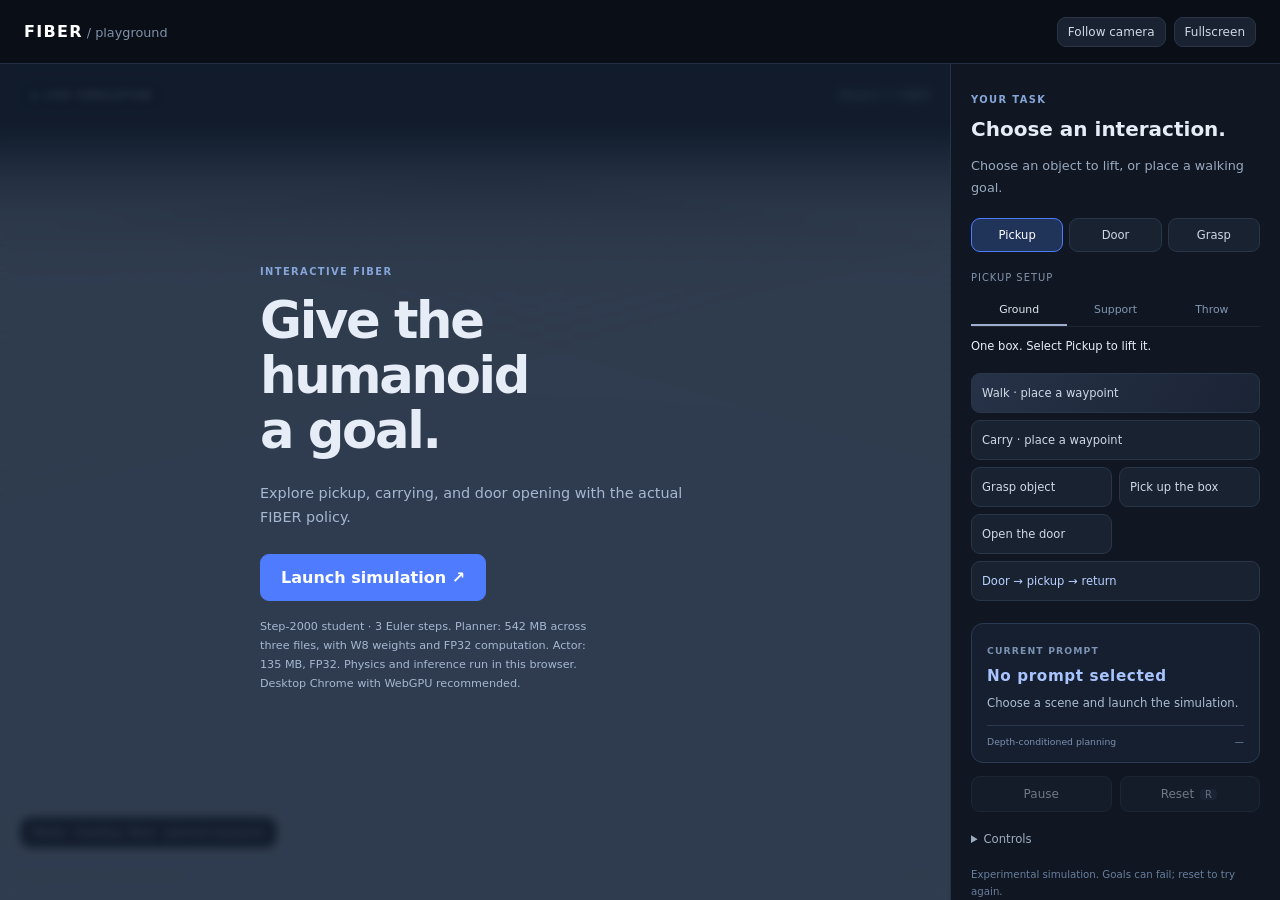
==== playground/index.html @ 74097b35 "Add FIBER interactive sim and pipeline overview" ====
<!doctype html>
<html lang="en">
  <head>
    <meta charset="utf-8" />
    <meta name="viewport" content="width=device-width,initial-scale=1" />
    <title>FIBER · Interactive playground</title>
    <link rel="stylesheet" href="player.css" />
    <script type="importmap">
      { "imports": { "three": "./vendor/three.module.js" } }
    </script>
    <script
      type="module"
      src="player.js?v=20260929-student-1hz-threads-door-align"
    ></script>
  </head>
  <body>
    <header>
      <a href="../#interactive" class="brand"
        >FIBER<span> / playground</span></a
      >
      <div class="header-actions">
        <button id="follow" aria-pressed="false">Follow camera</button
        ><button id="fullscreen">Fullscreen</button>
      </div>
    </header>
    <main>
      <section
        class="viewport"
        id="viewport"
        aria-label="Interactive MuJoCo scene"
      >
        <canvas
          id="scene"
          aria-label="Drag to orbit; click the box, then the floor to choose its destination"
        ></canvas>
        <div class="scene-top">
          <span class="live-pill"><i></i> LIVE SIMULATION</span
          ><span id="runtime">MuJoCo + FIBER</span>
        </div>
        <div class="yaw-readout" id="yaw-readout">
          White · heading / Blue · planned waypoint
        </div>
        <div class="fpv-label">FPV · egocentric</div>
        <div class="scene-bottom">
          <span id="scene-hint">Drag to orbit · scroll to zoom</span
          ><span id="sim-time">0.0 s</span>
        </div>
        <div class="loading" id="loading">
          <div class="loading-card">
            <span class="eyebrow">INTERACTIVE FIBER</span>
            <h1>Give the humanoid<br />a goal.</h1>
            <p>
              Explore pickup, carrying, and door opening with the actual FIBER
              policy.
            </p>
            <button id="launch" class="primary">Launch simulation ↗</button>
            <p class="load-note" id="load-note">
              Step-2000 student · 3 Euler steps. Planner: 542 MB across three
              files, with W8 weights and FP32 computation. Actor: 135 MB, FP32.
              Physics and inference run in this browser. Desktop Chrome with
              WebGPU recommended.
            </p>
            <progress id="progress" max="1" value="0" hidden></progress>
          </div>
        </div>
      </section>
      <aside class="controls">
        <span class="eyebrow">YOUR TASK</span>
        <h2>Choose an interaction.</h2>
        <p class="intro">Choose an object to lift, or place a walking goal.</p>
        <div class="scene-switch" aria-label="Scene">
          <button data-scene="pickup" class="active">Pickup</button
          ><button data-scene="door">Door</button
          ><button data-scene="grasp">Grasp</button>
        </div>
        <section id="pickup-settings" class="setup-card">
          <label for="pickup-layout">Pickup setup</label>
          <select id="pickup-layout" hidden>
            <option value="ground">Ground</option>
            <option value="support">Support</option>
            <option value="throw">Throw</option>
          </select>
          <div class="layout-options" aria-label="Box mode">
            <button data-layout="ground" class="active" aria-pressed="true">
              Ground
            </button>
            <button data-layout="support" aria-pressed="false">Support</button>
            <button data-layout="throw" aria-pressed="false">Throw</button>
          </div>
          <p id="box-mode-description">
            One box. Select Pickup to lift it.
          </p>
          <div id="box-targets" class="box-targets" hidden></div>
        </section>
        <section id="object-settings" class="setup-card" hidden>
          <label>Grasp target</label>
          <div id="grasp-targets" class="box-targets"></div>
        </section>
        <div class="task-actions">
          <button data-task="walk">Walk · place a waypoint</button
          ><button data-task="carry" title="Place a carrying waypoint">
            Carry · place a waypoint</button
          ><button data-task="grasp">Grasp object</button
          ><button data-task="pickup">Pick up the box</button
          ><button data-task="door">Open the door</button
          ><button data-task="chain" class="chain-action">
            Door → pickup → return
          </button>
        </div>
        <section
          hidden
          class="waypoint-editor"
          aria-label="Live waypoint controls"
        >
          <div class="editor-heading">
            <strong>Live waypoint</strong
            ><span id="waypoint-mode">Select Walk to place a goal</span>
          </div>
          <div class="coordinate-inputs">
            <label
              >X · m<input
                id="waypoint-x"
                type="number"
                step="0.05"
                value="0"
                disabled /></label
            ><label
              >Y · m<input
                id="waypoint-y"
                type="number"
                step="0.05"
                value="0"
                disabled
            /></label>
          </div>
          <label for="waypoint-height"
            >Body height
            <output id="waypoint-height-value">0.75 m</output></label
          >
          <input
            id="waypoint-height"
            type="range"
            min="0.4"
            max="1"
            step="0.01"
            value="0.75"
            disabled
          />
          <label for="waypoint-yaw"
            >Heading <output id="waypoint-yaw-value">0°</output></label
          ><input
            id="waypoint-yaw"
            type="range"
            min="-180"
            max="180"
            step="1"
            value="0"
            disabled
          />
          <label for="yaw-rate"
            >Yaw rate <output id="yaw-rate-value">1.8 rad/s</output></label
          ><input
            id="yaw-rate"
            type="range"
            min="0.9"
            max="3"
            step="0.1"
            value="1.8"
          />
          <p>
            Walk: left-click to place, drag to face. Adjust these controls while
            moving, including body height. Right-drag to orbit.
          </p>
        </section>
        <div class="status-card" aria-live="polite">
          <span class="status-label">CURRENT PROMPT</span
          ><strong id="skill">No prompt selected</strong>
          <p id="status">Choose a scene and launch the simulation.</p>
          <div class="status-details">
            <span id="planning">Depth-conditioned planning</span
            ><span id="speed">—</span>
          </div>
        </div>
        <div class="transport">
          <button id="pause" disabled>Pause</button
          ><button id="reset" disabled>Reset <kbd>R</kbd></button>
        </div>
        <details class="help">
          <summary>Controls</summary>
          <p>
            <kbd>W</kbd><kbd>S</kbd> Forward / back<br /><kbd>A</kbd
            ><kbd>D</kbd> Adjust waypoint<br /><kbd>Q</kbd><kbd>E</kbd> Turn ·
            hold for continuous yaw<br /><kbd>R</kbd> Reset<br />White arrow ·
            current heading<br />Blue arrows · conditioned yaw at 0.5 / 1.0 s<br />Walk:
            left-click + drag · goal and heading<br />Right-drag · orbit
            camera<br />Scroll · zoom<br />Select an object · choose Pickup or
            Grasp<br />Walk while holding · carry to a goal
          </p>
          <button id="save-run-report" disabled>Save run report</button>
        </details>
        <p class="footnote">
          Experimental simulation. Goals can fail; reset to try again.
        </p>
      </aside>
    </main>
  </body>
</html>
---- playground/player.css ----
:root {
  color-scheme: dark;
  font-family:
    Inter,
    system-ui,
    -apple-system,
    BlinkMacSystemFont,
    "Segoe UI",
    sans-serif;
  color: #e7edf7;
  background: #0a0f17;
  font-synthesis: none;
}
* {
  box-sizing: border-box;
}
body {
  margin: 0;
}
button,
a {
  -webkit-tap-highlight-color: transparent;
}
button {
  font: inherit;
  cursor: pointer;
  color: #ced8e7;
  background: #182231;
  border: 1px solid #2a3648;
  border-radius: 9px;
  padding: 10px 14px;
  transition:
    background 0.15s,
    border-color 0.15s;
}
button:hover {
  background: #23314a;
  border-color: #5a7ba8;
}
button:focus-visible,
a:focus-visible,
summary:focus-visible {
  outline: 2px solid #83a7ff;
  outline-offset: 3px;
}
button:disabled {
  cursor: wait;
  opacity: 0.5;
}
.primary {
  background: #4f7cff;
  color: #fff;
  border-color: #4f7cff;
  font-weight: 700;
}
header {
  height: 64px;
  display: flex;
  justify-content: space-between;
  align-items: center;
  padding: 0 24px;
  border-bottom: 1px solid #222d3f;
}
.brand {
  color: #fff;
  text-decoration: none;
  font-weight: 800;
  letter-spacing: 0.08em;
}
.brand span {
  font-size: 0.8rem;
  letter-spacing: 0;
  font-weight: 400;
  color: #7f90a8;
}
.header-actions {
  display: flex;
  gap: 8px;
}
.header-actions button {
  font-size: 0.75rem;
  padding: 7px 10px;
}
main {
  display: grid;
  grid-template-columns: minmax(0, 1fr) 300px;
  height: calc(100vh - 64px);
  min-height: 620px;
}
.viewport {
  position: relative;
  overflow: hidden;
  background: radial-gradient(ellipse at 55% 30%, #25364b, #121b28 65%);
}
#scene {
  width: 100%;
  height: 100%;
  display: block;
  touch-action: none;
}
.scene-top,
.scene-bottom {
  position: absolute;
  left: 20px;
  right: 20px;
  display: flex;
  align-items: center;
  justify-content: space-between;
  pointer-events: none;
  font-size: 0.7rem;
  color: #a9b9cf;
}
.scene-top {
  top: 18px;
}
.scene-bottom {
  bottom: 18px;
}
.live-pill {
  display: flex;
  align-items: center;
  gap: 7px;
  background: #0a1424c7;
  border: 1px solid #3b4d6566;
  padding: 7px 10px;
  border-radius: 20px;
  font-size: 0.6rem;
  font-weight: 700;
  letter-spacing: 0.1em;
}
.live-pill i {
  width: 6px;
  height: 6px;
  background: #6bd4ae;
  border-radius: 100%;
}
.fpv-label {
  position: absolute;
  right: 26px;
  top: 66px;
  font-size: 0.6rem;
  padding: 5px 8px;
  background: #09121ace;
  border-radius: 5px;
  pointer-events: none;
  z-index: 2;
  display: none;
}
.controls {
  padding: 25px 22px;
  background: #0e1520;
  border-left: 1px solid #263245;
  overflow: auto;
}
.eyebrow {
  font-size: 0.62rem;
  color: #86a5d9;
  font-weight: 800;
  letter-spacing: 0.14em;
}
.controls h2 {
  font-size: 1.25rem;
  line-height: 1.3;
  margin: 9px 0;
}
.intro {
  font-size: 0.8rem;
  line-height: 1.7;
  color: #99a9bf;
  margin-bottom: 20px;
}
.scene-switch {
  display: flex;
  gap: 6px;
  margin-bottom: 15px;
}
.scene-switch button {
  flex: 1;
  font-size: 0.72rem;
  padding: 9px 5px;
}
.scene-switch button.active {
  background: #20345a;
  border-color: #4f7cff;
  color: #fff;
}
.task-actions {
  display: grid;
  grid-template-columns: 1fr 1fr;
  gap: 7px;
}
.task-actions button {
  font-size: 0.72rem;
  text-align: left;
  line-height: 1.4;
  padding: 11px 10px;
}
.chain-action {
  grid-column: 1/-1;
  color: #b9d0ff;
}
.status-card {
  background: #151f2f;
  border: 1px solid #2a3a53;
  border-radius: 12px;
  padding: 15px;
  margin: 22px 0 13px;
}
.status-label {
  font-size: 0.58rem;
  font-weight: 800;
  letter-spacing: 0.12em;
  color: #7c92b3;
}
.status-card strong {
  display: block;
  color: #a9c3ff;
  font-size: 0.95rem;
  margin: 9px 0;
  letter-spacing: 0.04em;
}
.status-card p {
  font-size: 0.73rem;
  line-height: 1.6;
  color: #acbdd4;
  margin: 0;
}
.status-details {
  display: flex;
  justify-content: space-between;
  gap: 10px;
  border-top: 1px solid #2a3a53;
  padding-top: 10px;
  margin-top: 12px;
  font-size: 0.58rem;
  color: #7b91b0;
}
.transport {
  display: flex;
  gap: 8px;
}
.transport button {
  flex: 1;
  font-size: 0.75rem;
}
.help {
  font-size: 0.73rem;
  color: #9cacc1;
  margin: 20px 0;
}
.help summary {
  cursor: pointer;
}
.help p {
  line-height: 2.3;
}
kbd {
  display: inline-block;
  font-family: inherit;
  font-size: 0.62rem;
  background: #223047;
  border-radius: 4px;
  padding: 0 5px;
  margin: 0 2px;
  color: #b2c1d6;
}
.footnote {
  font-size: 0.64rem;
  color: #687e9d;
  line-height: 1.7;
}
.loading {
  position: absolute;
  inset: 0;
  display: grid;
  place-items: center;
  background: #101a2bc9;
  backdrop-filter: blur(4px);
  z-index: 3;
}
.loading[hidden] {
  display: none;
}
.loading-card {
  max-width: 430px;
  margin: 24px;
  text-align: left;
}
.loading h1 {
  font-size: clamp(2rem, 4vw, 3.4rem);
  line-height: 1.08;
  letter-spacing: -0.045em;
  margin: 14px 0 22px;
}
.loading p {
  color: #a6b7d1;
  line-height: 1.7;
  font-size: 0.9rem;
}
.loading .primary {
  margin-top: 10px;
  padding: 13px 20px;
}
.loading .load-note {
  font-size: 0.7rem;
  max-width: 350px;
  margin-top: 16px;
}
progress {
  width: 100%;
  height: 6px;
  accent-color: #4f7cff;
}
.loading-card.is-error h1 {
  font-size: 2rem;
}
.loading-card.is-error .load-note {
  color: #ffb7ad;
}
.task-actions button.active {
  border-color: #4f7cff;
  background: #213456;
}
.task-actions button:disabled {
  opacity: 0.45;
}
@media (max-width: 850px) {
  main {
    grid-template-columns: 1fr;
    height: auto;
    min-height: 0;
  }
  .viewport {
    height: 65vh;
    min-height: 400px;
  }
  .controls {
    border-left: 0;
    border-top: 1px solid #263245;
  }
  .task-actions {
    grid-template-columns: repeat(4, 1fr);
  }
  .chain-action {
    grid-column: 1/-1;
  }
  .controls .status-card {
    margin-top: 16px;
  }
  header {
    padding: 0 14px;
  }
}
@media (max-width: 500px) {
  .header-actions button {
    font-size: 0.62rem;
  }
  .task-actions {
    grid-template-columns: 1fr 1fr;
  }
  .viewport {
    min-height: 360px;
  }
  .loading h1 {
    font-size: 2.4rem;
  }
}

.yaw-readout {
  position: absolute;
  left: 20px;
  bottom: 52px;
  padding: 8px 12px;
  border-radius: 8px;
  background: rgba(9, 17, 29, 0.85);
  color: white;
  font-size: 12px;
  pointer-events: none;
}

.setup-card,
.waypoint-editor {
  border: 1px solid #2b3c54;
  border-radius: 10px;
  padding: 12px;
  margin: 14px 0;
  font-size: 0.72rem;
}
.setup-card label,
.waypoint-editor label {
  display: block;
  color: #b4c3d8;
  margin-bottom: 6px;
}
.setup-card select,
.coordinate-inputs input {
  color: white;
  background: #162234;
  border: 1px solid #3b5070;
  border-radius: 6px;
  width: 100%;
  padding: 8px;
  font: inherit;
}
.box-targets {
  display: flex;
  flex-wrap: wrap;
  gap: 5px;
  margin-top: 9px;
}
.box-targets button {
  font-size: 0.65rem;
  padding: 7px;
  flex: 1;
}
.box-targets button.active,
[data-task="walk"].active {
  border-color: #72a1ff;
  background: #263e68;
}
.editor-heading {
  display: flex;
  flex-direction: column;
  gap: 5px;
  margin-bottom: 10px;
}
.editor-heading span,
.waypoint-editor p {
  color: #91a8c6;
  font-size: 0.66rem;
  line-height: 1.6;
}
.coordinate-inputs {
  display: grid;
  grid-template-columns: 1fr 1fr;
  gap: 8px;
}
.waypoint-editor input[type="range"] {
  width: 100%;
  accent-color: #74a6ff;
  margin: 0 0 10px;
}
.waypoint-editor output {
  float: right;
  color: white;
}

[hidden] {
  display: none !important;
}
main {
  grid-template-columns: minmax(0, 1fr) 330px;
}
[data-task="walk"] {
  grid-column: 1 / -1;
  text-align: left;
  background: linear-gradient(120deg, #263247, #1b2435);
}
.controls {
  background: #101722;
  padding: 24px 20px;
}
.setup-card,
.waypoint-editor {
  background: #131d2b;
  border-color: #2a3547;
  border-radius: 12px;
}
.box-targets button.active,
[data-task="walk"].active {
  border-color: #a89dcc;
  background: #302e47;
}
.waypoint-editor input[type="range"] {
  accent-color: #b6acdd;
}
.yaw-readout {
  border: 1px solid #ffffff12;
  color: #c8d4e6;
  border-radius: 12px;
  backdrop-filter: blur(12px);
  font-size: 11px;
}
@media (max-width: 850px) {
  main {
    grid-template-columns: 1fr;
  }
}

[data-task="carry"] {
  grid-column: 1 / -1;
  text-align: left;
}
[data-task="carry"].active {
  border-color: #a89dcc;
  background: #302e47;
}
[data-task="carry"]:disabled {
  cursor: default;
}

/* Object choices use quiet illustrated tiles, sharing one selected indicator. */
.setup-card {
  border: 0;
  padding: 0;
  background: transparent;
  margin: 20px 0;
}
.setup-card > label {
  font-size: 0.62rem;
  letter-spacing: 0.1em;
  text-transform: uppercase;
  color: #8294ac;
  margin-bottom: 12px;
}
.box-targets {
  display: grid;
  grid-template-columns: repeat(3, minmax(0, 1fr));
  gap: 6px;
  margin-top: 12px;
}
.box-targets button {
  position: relative;
  display: flex;
  flex-direction: column;
  align-items: center;
  gap: 3px;
  padding: 10px 3px 12px;
  border: 1px solid transparent;
  border-radius: 10px;
  background: #ffffff03;
  min-width: 0;
}
.box-targets button:hover {
  background: #ffffff08;
  border-color: transparent;
}
.box-targets button.active {
  background: #ffffff07;
  border-color: transparent;
}
.box-targets button.active::after {
  content: "";
  position: absolute;
  height: 2px;
  left: 20%;
  right: 20%;
  bottom: 0;
  background: #b6acdd;
  border-radius: 2px;
}
.box-targets svg {
  width: 28px;
  height: 39px;
  margin-bottom: 3px;
  filter: drop-shadow(0 4px 4px #0004);
}
.object-name {
  color: #d7dfea;
  font-size: 0.69rem;
  font-weight: 550;
}
.object-surface {
  color: #7e91aa;
  font-size: 0.59rem;
}
.layout-options {
  display: flex;
  border-bottom: 1px solid #ffffff10;
}
.layout-options button {
  flex: 1;
  border: 0;
  border-radius: 0;
  background: transparent;
  font-size: 0.68rem;
  padding: 8px 4px 10px;
  color: #8397b2;
}
.layout-options button:hover {
  color: white;
}
.layout-options button.active {
  color: #e1e6ee;
  box-shadow: inset 0 -2px #9faed0;
}
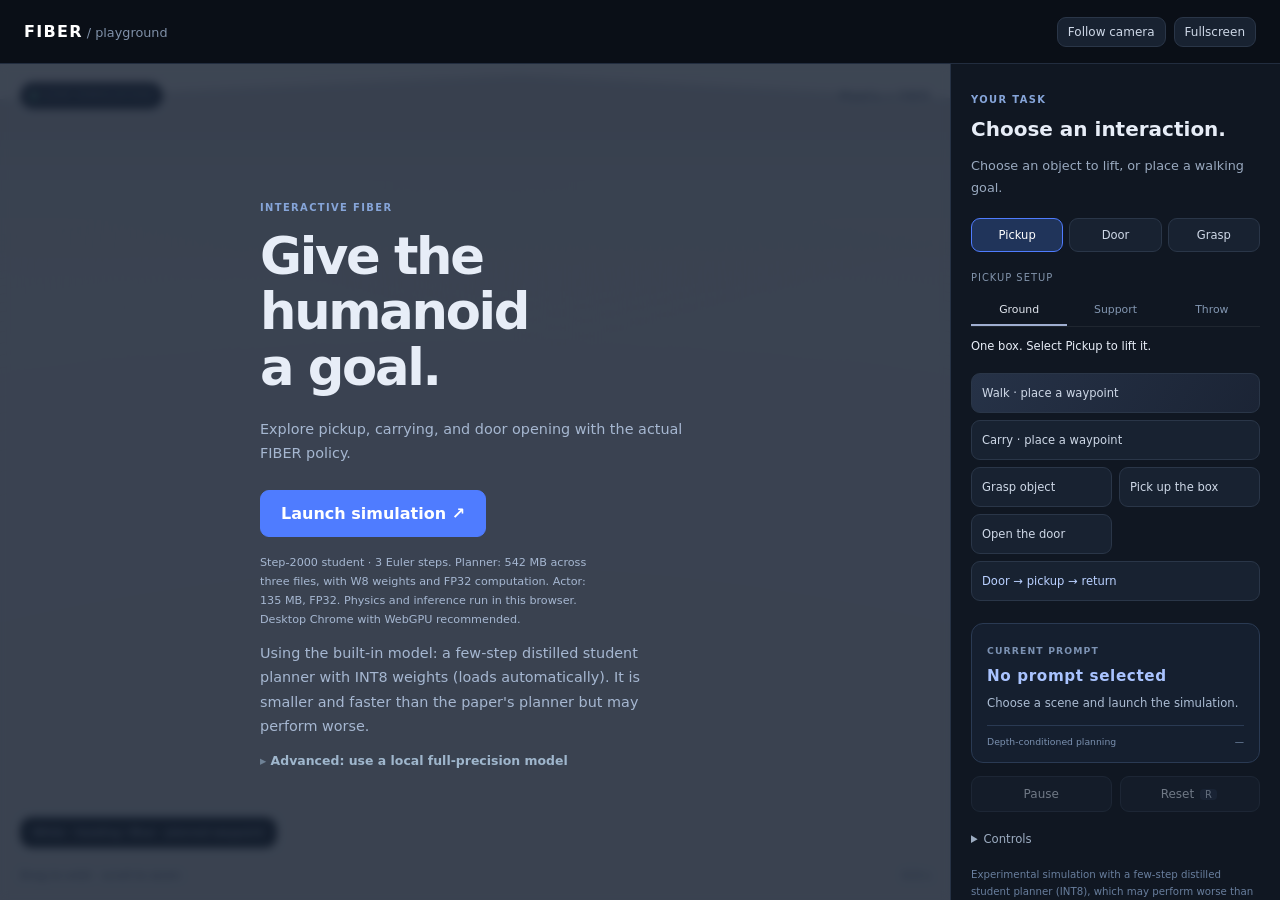
==== commit 841d4e18: "Publish FIBER website, paper, videos and distilled browser demo" ====
--- a/playground/index.html
+++ b/playground/index.html
@@ -4,13 +4,13 @@
     <meta charset="utf-8" />
     <meta name="viewport" content="width=device-width,initial-scale=1" />
     <title>FIBER · Interactive playground</title>
-    <link rel="stylesheet" href="player.css" />
+    <link rel="stylesheet" href="player.css?v=20261007-studio-palette" />
     <script type="importmap">
       { "imports": { "three": "./vendor/three.module.js" } }
     </script>
     <script
       type="module"
-      src="player.js?v=20260929-student-1hz-threads-door-align"
+      src="player.js?v=20261007-studio-palette"
     ></script>
   </head>
   <body>
@@ -19,7 +19,7 @@
         >FIBER<span> / playground</span></a
       >
       <div class="header-actions">
-        <button id="follow" aria-pressed="false">Follow camera</button
+        <button id="follow" aria-pressed="true">Follow camera</button
         ><button id="fullscreen">Fullscreen</button>
       </div>
     </header>
@@ -61,6 +61,28 @@
               WebGPU recommended.
             </p>
             <progress id="progress" max="1" value="0" hidden></progress>
+            <p class="load-default-note" id="model-choice">
+              Using the built-in model: a few-step distilled student planner with INT8 weights (loads automatically). It is smaller and faster than the paper's planner but may perform worse.
+            </p>
+            <details id="local-model" class="local-model">
+              <summary>Advanced: use a local full-precision model</summary>
+              <p class="local-model-hint">
+                The playground runs the built-in quantized model by default.
+                Optionally point this at an exported model folder containing the
+                <code>planner.condition</code>, <code>planner.time</code> and
+                <code>planner.step.gpu</code> ONNX files plus
+                <code>planner_meta.json</code>, then click <b>Apply</b> to switch.
+                Files are read locally in your browser and never uploaded. For the
+                full-precision teacher, also open this page with
+                <code>?planner=teacher</code> (8 Euler steps).
+              </p>
+              <input type="file" id="local-model-input" webkitdirectory directory multiple />
+              <div class="local-model-actions">
+                <button type="button" id="local-model-apply" disabled>Apply local model</button>
+                <button type="button" id="local-model-clear" hidden>Use default</button>
+              </div>
+              <span id="local-model-status"></span>
+            </details>
           </div>
         </div>
       </section>
@@ -199,7 +221,9 @@
           <button id="save-run-report" disabled>Save run report</button>
         </details>
         <p class="footnote">
-          Experimental simulation. Goals can fail; reset to try again.
+          Experimental simulation with a few-step distilled student planner
+          (INT8), which may perform worse than the paper's planner. Goals can
+          fail; reset to try again.
         </p>
       </aside>
     </main>
--- a/playground/player.css
+++ b/playground/player.css
@@ -90,7 +90,7 @@
 .viewport {
   position: relative;
   overflow: hidden;
-  background: radial-gradient(ellipse at 55% 30%, #25364b, #121b28 65%);
+  background: #e8e9ec;
 }
 #scene {
   width: 100%;
@@ -108,7 +108,7 @@
   justify-content: space-between;
   pointer-events: none;
   font-size: 0.7rem;
-  color: #a9b9cf;
+  color: #5d6c82;
 }
 .scene-top {
   top: 18px;
@@ -584,3 +584,26 @@
   color: #e1e6ee;
   box-shadow: inset 0 -2px #9faed0;
 }
+
+/* Optional local full-precision model picker (in the launch card). */
+.local-model { margin-top: .9rem; text-align: left; }
+.local-model summary { cursor: pointer; color: #9fb6cc; font-weight: 600; font-size: .78rem; list-style: none; }
+.local-model summary::-webkit-details-marker { display: none; }
+.local-model summary::before { content: "▸ "; color: #6f8296; }
+.local-model[open] summary::before { content: "▾ "; }
+.local-model-hint { color: #90a3b7; font-size: .72rem; line-height: 1.55; margin: .45rem 0 .55rem; }
+.local-model-hint code { background: rgba(255,255,255,.09); padding: 0 .3em; border-radius: 3px; font-size: .95em; }
+.local-model input[type="file"] { font-size: .72rem; color: #cdd8e4; max-width: 100%; }
+#local-model-status { display: block; margin-top: .45rem; font-size: .72rem; color: #62d6b4; line-height: 1.5; }
+
+.load-default-note { color: #7f93a8; font-size: .74rem; margin: .5rem 0 0; }
+.local-model-actions { display: flex; gap: .5rem; margin-top: .5rem; flex-wrap: wrap; }
+.local-model-actions button {
+  font: inherit; font-size: .74rem; font-weight: 600; padding: .35rem .7rem;
+  border-radius: 7px; border: 1px solid rgba(255,255,255,.18);
+  background: rgba(255,255,255,.06); color: #cdd8e4; cursor: pointer;
+}
+.local-model-actions button:disabled { opacity: .45; cursor: default; }
+.local-model-actions button#local-model-apply:not(:disabled) {
+  background: #3f6ea8; border-color: #4f80bd; color: #fff;
+}
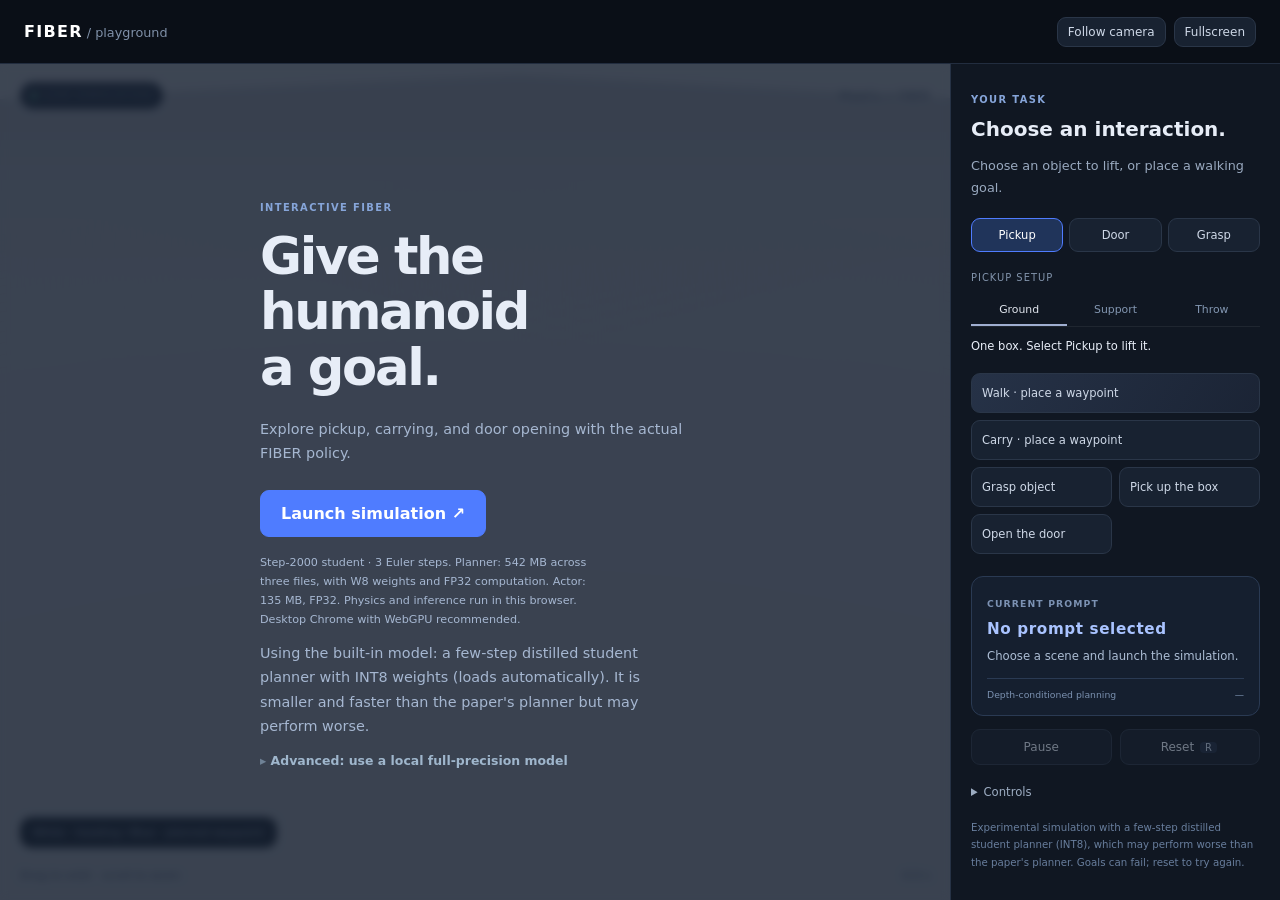
==== commit 1b0a73cd: "Trim demo freeze, remove experimental chain button and local video tools" ====
--- a/playground/index.html
+++ b/playground/index.html
@@ -124,10 +124,7 @@
             Carry · place a waypoint</button
           ><button data-task="grasp">Grasp object</button
           ><button data-task="pickup">Pick up the box</button
-          ><button data-task="door">Open the door</button
-          ><button data-task="chain" class="chain-action">
-            Door → pickup → return
-          </button>
+          ><button data-task="door">Open the door</button>
         </div>
         <section
           hidden
